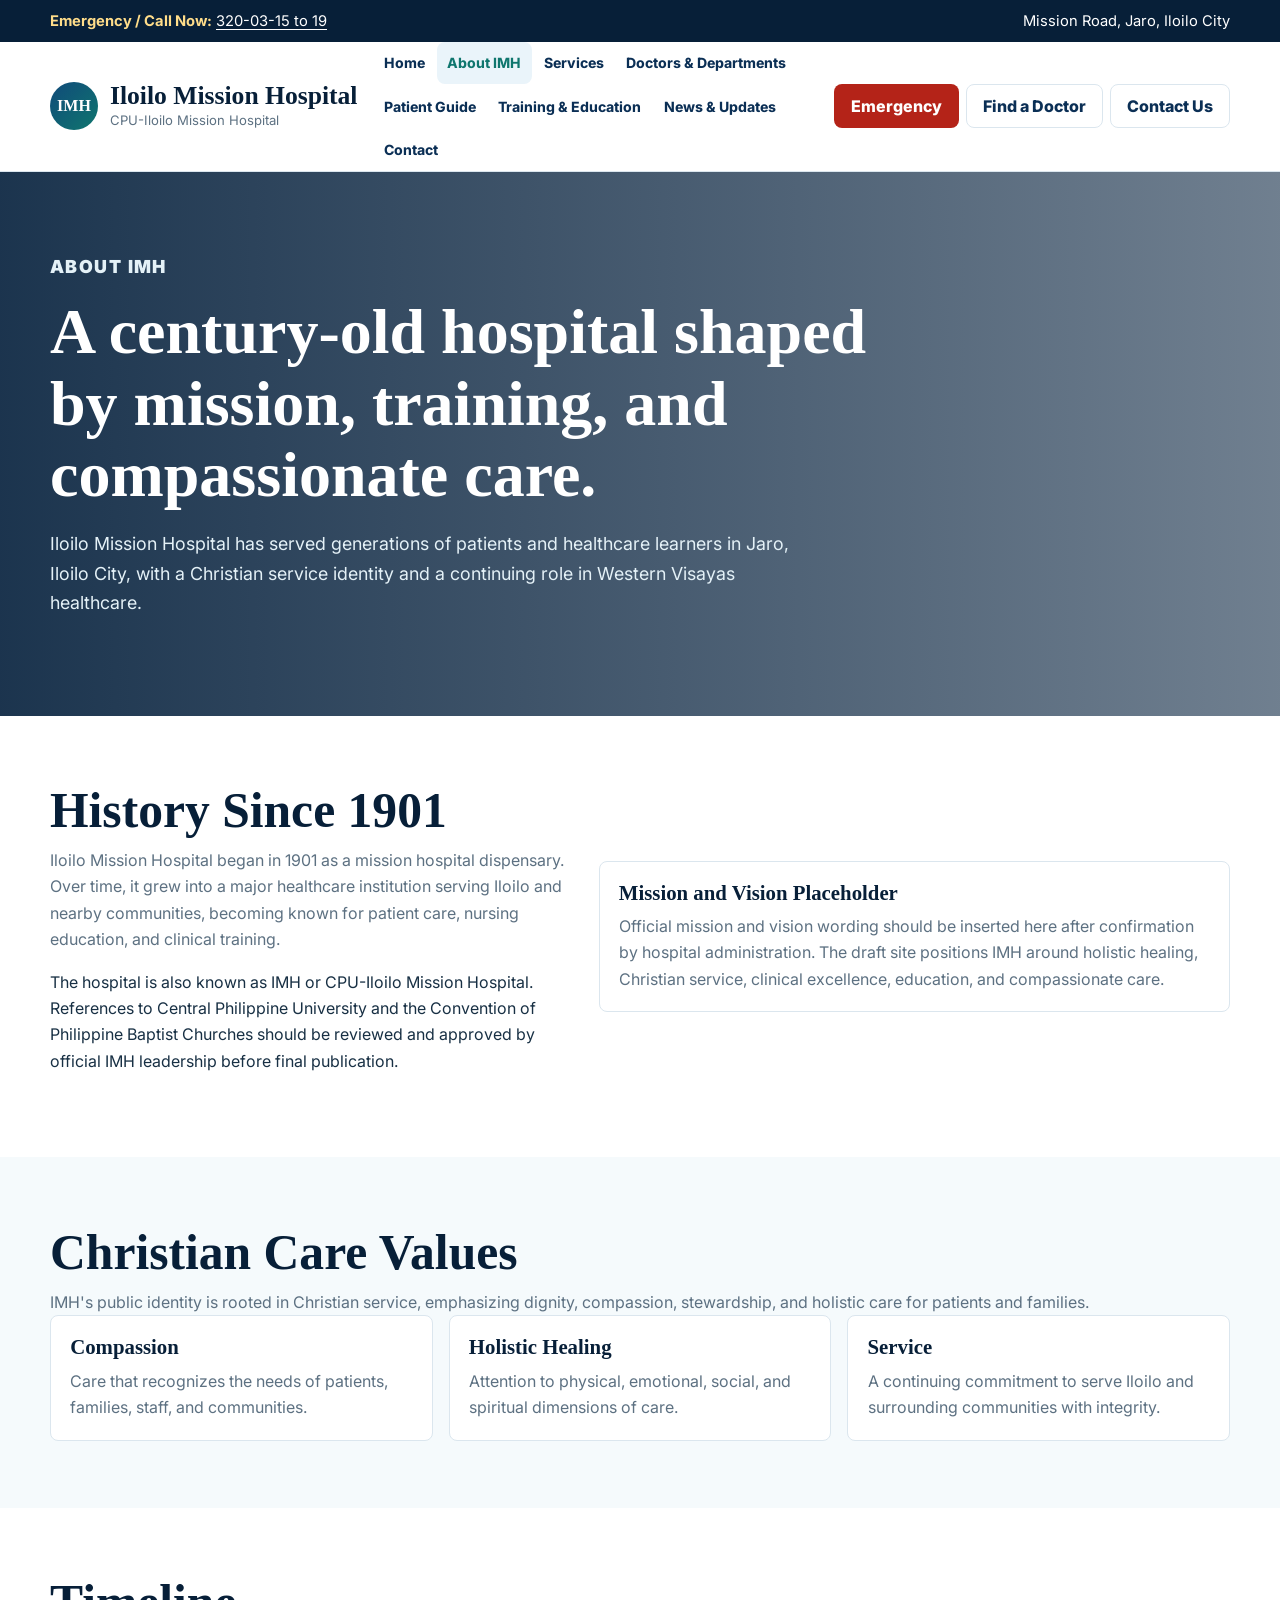
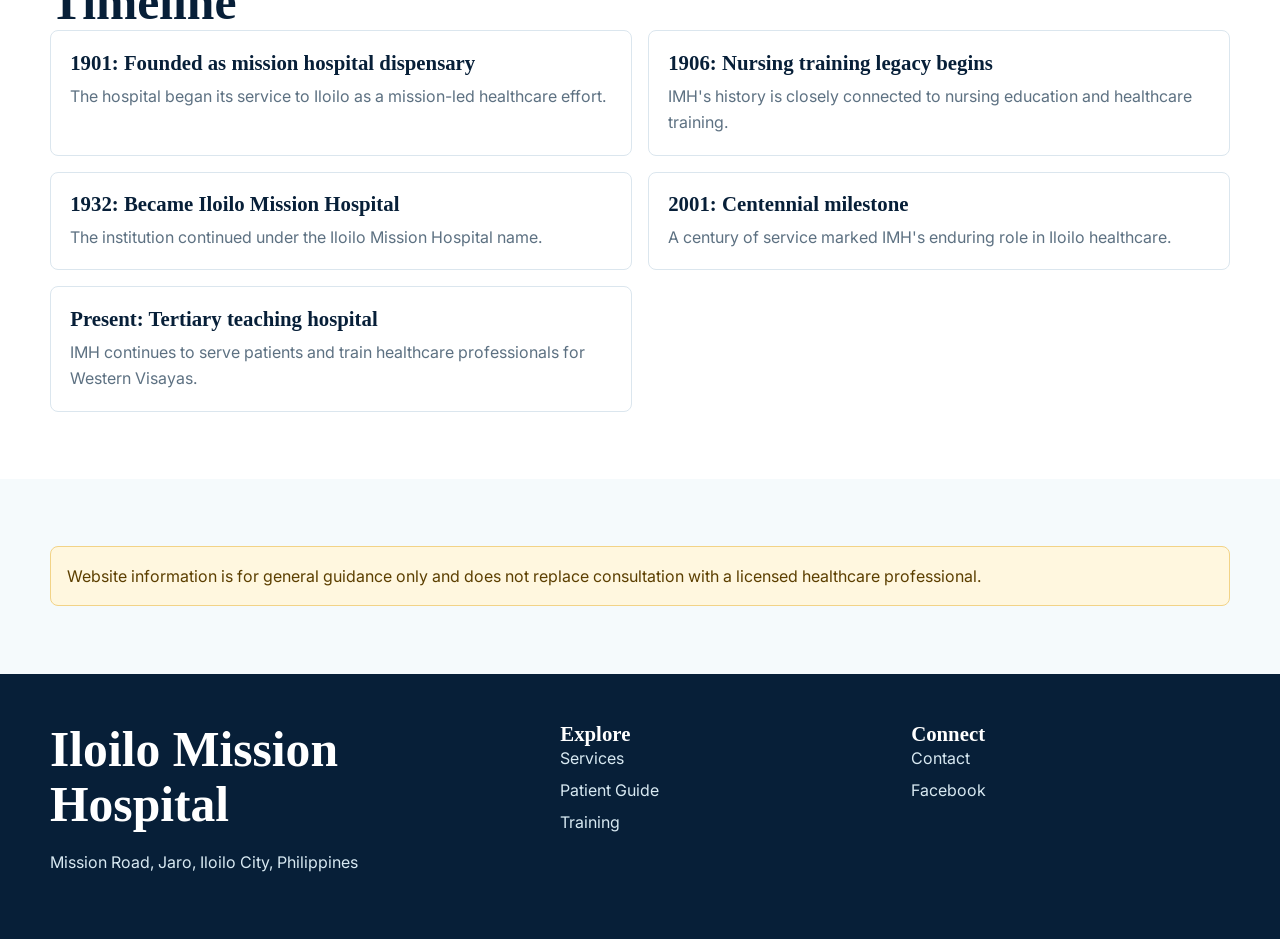
==== about.html @ 32cff278 "Add IMH about page" ====
<!doctype html><html lang="en"><head><meta charset="utf-8"><meta name="viewport" content="width=device-width,initial-scale=1"><title>About IMH | Iloilo Mission Hospital</title><meta name="description" content="Learn about Iloilo Mission Hospital's history since 1901, Christian care values, teaching role, and service to Western Visayas."><link rel="stylesheet" href="styles.css"><link rel="preconnect" href="https://fonts.googleapis.com"><link href="https://fonts.googleapis.com/css2?family=Inter:wght@400;550;650;750;850&display=swap" rel="stylesheet"></head><body><div class="top"><div class="wrap"><span><strong>Emergency / Call Now:</strong> <a href="tel:3200315">320-03-15 to 19</a></span><span>Mission Road, Jaro, Iloilo City</span></div></div><header class="header" data-open="false"><div class="wrap head"><a class="brand" href="index.html"><span class="mark">IMH</span><span><b>Iloilo Mission Hospital</b><span>CPU-Iloilo Mission Hospital</span></span></a><button class="toggle" aria-label="Toggle navigation"><span></span><span></span><span></span></button><nav class="nav"><ul><li><a href="index.html">Home</a></li><li><a href="about.html">About IMH</a></li><li><a href="services.html">Services</a></li><li><a href="doctors.html">Doctors & Departments</a></li><li><a href="patient-guide.html">Patient Guide</a></li><li><a href="training.html">Training & Education</a></li><li><a href="news.html">News & Updates</a></li><li><a href="contact.html">Contact</a></li></ul></nav><div class="actions"><a class="btn danger" href="tel:3200315">Emergency</a><a class="btn secondary" href="doctors.html">Find a Doctor</a><a class="btn secondary" href="contact.html">Contact Us</a></div></div></header><main><section class="page"><div class="wrap"><p class="eyebrow">About IMH</p><h1>A century-old hospital shaped by mission, training, and compassionate care.</h1><p>Iloilo Mission Hospital has served generations of patients and healthcare learners in Jaro, Iloilo City, with a Christian service identity and a continuing role in Western Visayas healthcare.</p></div></section><section class="section"><div class="wrap media"><div><h2>History Since 1901</h2><p class="lead">Iloilo Mission Hospital began in 1901 as a mission hospital dispensary. Over time, it grew into a major healthcare institution serving Iloilo and nearby communities, becoming known for patient care, nursing education, and clinical training.</p><p>The hospital is also known as IMH or CPU-Iloilo Mission Hospital. References to Central Philippine University and the Convention of Philippine Baptist Churches should be reviewed and approved by official IMH leadership before final publication.</p></div><div class="card"><h3>Mission and Vision Placeholder</h3><p>Official mission and vision wording should be inserted here after confirmation by hospital administration. The draft site positions IMH around holistic healing, Christian service, clinical excellence, education, and compassionate care.</p></div></div></section><section class="section soft"><div class="wrap"><h2>Christian Care Values</h2><p class="lead">IMH's public identity is rooted in Christian service, emphasizing dignity, compassion, stewardship, and holistic care for patients and families.</p><div class="grid g3"><article class="card"><h3>Compassion</h3><p>Care that recognizes the needs of patients, families, staff, and communities.</p></article><article class="card"><h3>Holistic Healing</h3><p>Attention to physical, emotional, social, and spiritual dimensions of care.</p></article><article class="card"><h3>Service</h3><p>A continuing commitment to serve Iloilo and surrounding communities with integrity.</p></article></div></div></section><section class="section"><div class="wrap"><h2>Timeline</h2><div class="grid g2"><article class="category"><h3>1901: Founded as mission hospital dispensary</h3><p>The hospital began its service to Iloilo as a mission-led healthcare effort.</p></article><article class="category"><h3>1906: Nursing training legacy begins</h3><p>IMH's history is closely connected to nursing education and healthcare training.</p></article><article class="category"><h3>1932: Became Iloilo Mission Hospital</h3><p>The institution continued under the Iloilo Mission Hospital name.</p></article><article class="category"><h3>2001: Centennial milestone</h3><p>A century of service marked IMH's enduring role in Iloilo healthcare.</p></article><article class="category"><h3>Present: Tertiary teaching hospital</h3><p>IMH continues to serve patients and train healthcare professionals for Western Visayas.</p></article></div></div></section><section class="section soft"><div class="wrap notice">Website information is for general guidance only and does not replace consultation with a licensed healthcare professional.</div></section></main><footer class="foot"><div class="wrap"><div><h2>Iloilo Mission Hospital</h2><p>Mission Road, Jaro, Iloilo City, Philippines</p></div><div><h3>Explore</h3><ul><li><a href="services.html">Services</a></li><li><a href="patient-guide.html">Patient Guide</a></li><li><a href="training.html">Training</a></li></ul></div><div><h3>Connect</h3><ul><li><a href="contact.html">Contact</a></li><li><a href="https://www.facebook.com/iloilomissionhospital/">Facebook</a></li></ul></div></div></footer><script src="script.js"></script></body></html>
---- styles.css ----
:root{--blue:#0b2f55;--deep:#071f38;--teal:#0f766e;--green:#2f8f5b;--soft:#f5fafc;--ink:#183044;--muted:#5d7182;--line:#dbe6ee;--white:#fff;--gold:#fff7df;--shadow:0 18px 45px rgba(8,35,63,.12);--max:1180px}*{box-sizing:border-box}html{scroll-behavior:smooth}body{margin:0;color:var(--ink);font-family:Inter,system-ui,-apple-system,Segoe UI,sans-serif;font-size:16px;line-height:1.65;background:#fff}a{color:inherit;text-decoration:none}img{max-width:100%;display:block}button,input,select,textarea{font:inherit}.skip{position:absolute;left:1rem;top:-5rem;background:var(--blue);color:#fff;padding:.6rem 1rem;border-radius:8px;z-index:1000}.skip:focus{top:1rem}.top{background:var(--deep);color:#fff;font-size:.92rem}.wrap{width:min(var(--max),calc(100% - 2rem));margin:auto}.top .wrap{display:flex;justify-content:space-between;gap:1rem;flex-wrap:wrap;padding:.55rem 0}.top strong{color:#ffdd8a}.top a{text-decoration:underline;text-underline-offset:3px}.header{position:sticky;top:0;z-index:50;background:rgba(255,255,255,.96);border-bottom:1px solid var(--line);backdrop-filter:blur(12px)}.head{min-height:84px;display:grid;grid-template-columns:auto 1fr auto;align-items:center;gap:1rem}.brand{display:flex;align-items:center;gap:.75rem;min-width:0}.mark{display:grid;place-items:center;width:48px;height:48px;border-radius:50%;background:linear-gradient(135deg,#104a7a,var(--teal));color:#fff;font-family:Georgia,serif;font-weight:700}.brand b{display:block;color:var(--deep);font-family:Georgia,serif;font-size:clamp(1.15rem,2vw,1.6rem);line-height:1.1}.brand span span{display:block;color:var(--muted);font-size:.82rem}.nav ul,.foot ul{display:flex;flex-wrap:wrap;list-style:none;margin:0;padding:0;gap:.1rem}.nav a{display:flex;align-items:center;min-height:42px;padding:.42rem .65rem;border-radius:8px;color:var(--blue);font-weight:750;font-size:.88rem}.nav a:hover,.nav a[aria-current=page]{background:#eaf4fa;color:var(--teal)}.actions{display:flex;gap:.45rem;align-items:center}.btn{display:inline-flex;align-items:center;justify-content:center;gap:.4rem;min-height:44px;padding:.68rem 1rem;border:1px solid transparent;border-radius:8px;font-weight:800;line-height:1.15;cursor:pointer}.primary{background:var(--teal);color:#fff}.secondary{background:#fff;color:var(--blue);border-color:var(--line)}.danger{background:#b42318;color:#fff}.ghost{background:#eef7f7;color:var(--blue)}.toggle{display:none;width:44px;height:44px;border:1px solid var(--line);border-radius:8px;background:#fff}.toggle span{display:block;width:21px;height:2px;background:var(--blue);margin:5px auto}.hero{position:relative;isolation:isolate;background:var(--deep);color:#fff}.hero:before{content:"";position:absolute;inset:0;z-index:-1;background:linear-gradient(90deg,rgba(8,35,63,.94),rgba(8,35,63,.72),rgba(8,35,63,.34)),url('https://images.unsplash.com/photo-1586773860418-d37222d8fce3?auto=format&fit=crop&w=1800&q=80') center/cover}.hero .wrap{min-height:610px;display:grid;grid-template-columns:minmax(0,1.05fr) minmax(280px,.65fr);gap:2rem;align-items:end;padding:6rem 0 2rem}.eyebrow{color:#b7f3ea;text-transform:uppercase;font-weight:900;letter-spacing:.08em;font-size:.78rem;margin:0 0 .9rem}h1,h2,h3{font-family:Georgia,'Times New Roman',serif;line-height:1.12;letter-spacing:0;margin:0;color:var(--deep)}.hero h1{color:#fff;font-size:clamp(2.7rem,6vw,5.4rem)}.hero p{max-width:720px;color:#e7f2f7;font-size:clamp(1.05rem,2vw,1.3rem)}.hero-card,.card,.quick,.service,.panel,.news,.category{background:#fff;border:1px solid var(--line);border-radius:8px;padding:1.2rem}.hero-card{color:var(--ink);box-shadow:var(--shadow)}.row{display:grid;gap:.15rem;padding:.75rem 0;border-bottom:1px solid var(--line)}.row:last-child{border:0}.label,.tag{display:inline-flex;width:max-content;padding:.25rem .55rem;border-radius:999px;background:#e8f7f5;color:var(--teal);font-size:.8rem;font-weight:800}.section{padding:4.2rem 0}.soft{background:var(--soft)}.blue{background:var(--blue);color:#d8e9f2}.blue h2,.blue h3{color:#fff}.head2{display:flex;align-items:end;justify-content:space-between;gap:1.2rem;margin-bottom:1.5rem}.lead,.head2 p,.card p,.quick p,.service p,.panel p,.news p,.category p{color:var(--muted);margin:.55rem 0 0}.blue .lead{color:#d8e9f2}h2{font-size:clamp(2rem,4vw,3.1rem)}h3{font-size:1.3rem}.grid{display:grid;gap:1rem}.g2{grid-template-columns:repeat(2,minmax(0,1fr))}.g3{grid-template-columns:repeat(3,minmax(0,1fr))}.g4{grid-template-columns:repeat(4,minmax(0,1fr))}.quick{min-height:160px;transition:.16s}.quick:hover{transform:translateY(-3px);box-shadow:var(--shadow)}.icon{display:grid;place-items:center;width:46px;height:46px;border-radius:50%;background:#e8f7f5;color:var(--teal);font-weight:900}.stats{display:grid;grid-template-columns:repeat(4,minmax(0,1fr));gap:1rem}.stat{padding:1.2rem;background:#fff;border:1px solid var(--line);border-radius:8px}.stat strong{display:block;margin-top:.65rem;color:var(--deep);font-size:1.8rem;font-family:Georgia,serif}.service{border-left:4px solid var(--teal)}.media{display:grid;grid-template-columns:.9fr 1.1fr;gap:2rem;align-items:center}.frame{overflow:hidden;border-radius:8px;box-shadow:var(--shadow)}.frame img{aspect-ratio:4/3;object-fit:cover}.page{color:#fff;background:linear-gradient(90deg,rgba(8,35,63,.92),rgba(8,35,63,.58)),url('https://images.unsplash.com/photo-1579684385127-1ef15d508118?auto=format&fit=crop&w=1800&q=80') center/cover}.page .wrap{padding:5rem 0}.page h1{color:#fff;font-size:clamp(2.3rem,5vw,4.4rem);max-width:850px}.page p{color:#e4f1f7;max-width:780px;font-size:1.12rem}.filters{display:grid;grid-template-columns:1.4fr 1fr 1fr;gap:.8rem;background:var(--soft);border:1px solid var(--line);border-radius:8px;padding:1rem;margin-bottom:1rem}.filters label,.form label{display:grid;gap:.3rem;font-weight:800;color:var(--blue)}input,select,textarea{width:100%;min-height:46px;border:1px solid #b9cbd7;border-radius:8px;padding:.65rem .75rem}textarea{min-height:140px}.doctor[data-hidden=true],.news[data-hidden=true]{display:none}.news img{margin:-1.2rem -1.2rem 1rem;width:calc(100% + 2.4rem);max-width:none;aspect-ratio:16/9;object-fit:cover;border-radius:8px 8px 0 0}.contact{display:grid;grid-template-columns:.85fr 1.15fr;gap:1.2rem}.map{display:grid;place-items:center;min-height:300px;text-align:center;border:1px dashed #8fc8c5;border-radius:8px;background:#eef7f7;color:var(--blue);margin-top:1rem}.form{display:grid;gap:.9rem}.formrow{display:grid;grid-template-columns:1fr 1fr;gap:.9rem}.consent{display:flex!important;align-items:flex-start;gap:.55rem;color:var(--muted);font-weight:500!important}.consent input{width:20px;min-width:20px;height:20px;min-height:20px;margin-top:.2rem}.status{font-weight:800;color:var(--teal);min-height:1.3rem}.notice{padding:1rem;border-radius:8px;background:var(--gold);border:1px solid #f2d387;color:#5c3f00}.foot{background:var(--deep);color:#d8e9f2}.foot .wrap{display:grid;grid-template-columns:1.2fr .8fr .8fr;gap:2rem;padding:3rem 0}.foot h2,.foot h3{color:#fff}.foot ul{display:grid;gap:.35rem}.foot a:hover{text-decoration:underline;color:#b7f3ea}@media(max-width:1120px){.head{grid-template-columns:auto auto}.toggle{display:block;justify-self:end}.nav,.actions{display:none;grid-column:1/-1;width:100%}.header[data-open=true] .nav,.header[data-open=true] .actions{display:block}.nav ul{display:grid;grid-template-columns:1fr 1fr;gap:.35rem}.actions{grid-template-columns:1fr 1fr}.nav a,.actions .btn{width:100%;justify-content:center}}@media(max-width:900px){.hero .wrap,.media,.contact,.foot .wrap{grid-template-columns:1fr}.hero .wrap{min-height:auto;padding:4rem 0 1.5rem}.g4,.stats{grid-template-columns:1fr 1fr}.g3,.filters{grid-template-columns:1fr}}@media(max-width:640px){body{font-size:15.5px}.top .wrap{display:grid}.brand span span{display:none}.mark{width:42px;height:42px}.nav ul,.actions,.g2,.g4,.stats,.formrow{grid-template-columns:1fr}.section{padding:3rem 0}.head2{display:grid}.hero h1{font-size:2.55rem}.btn{width:100%}}
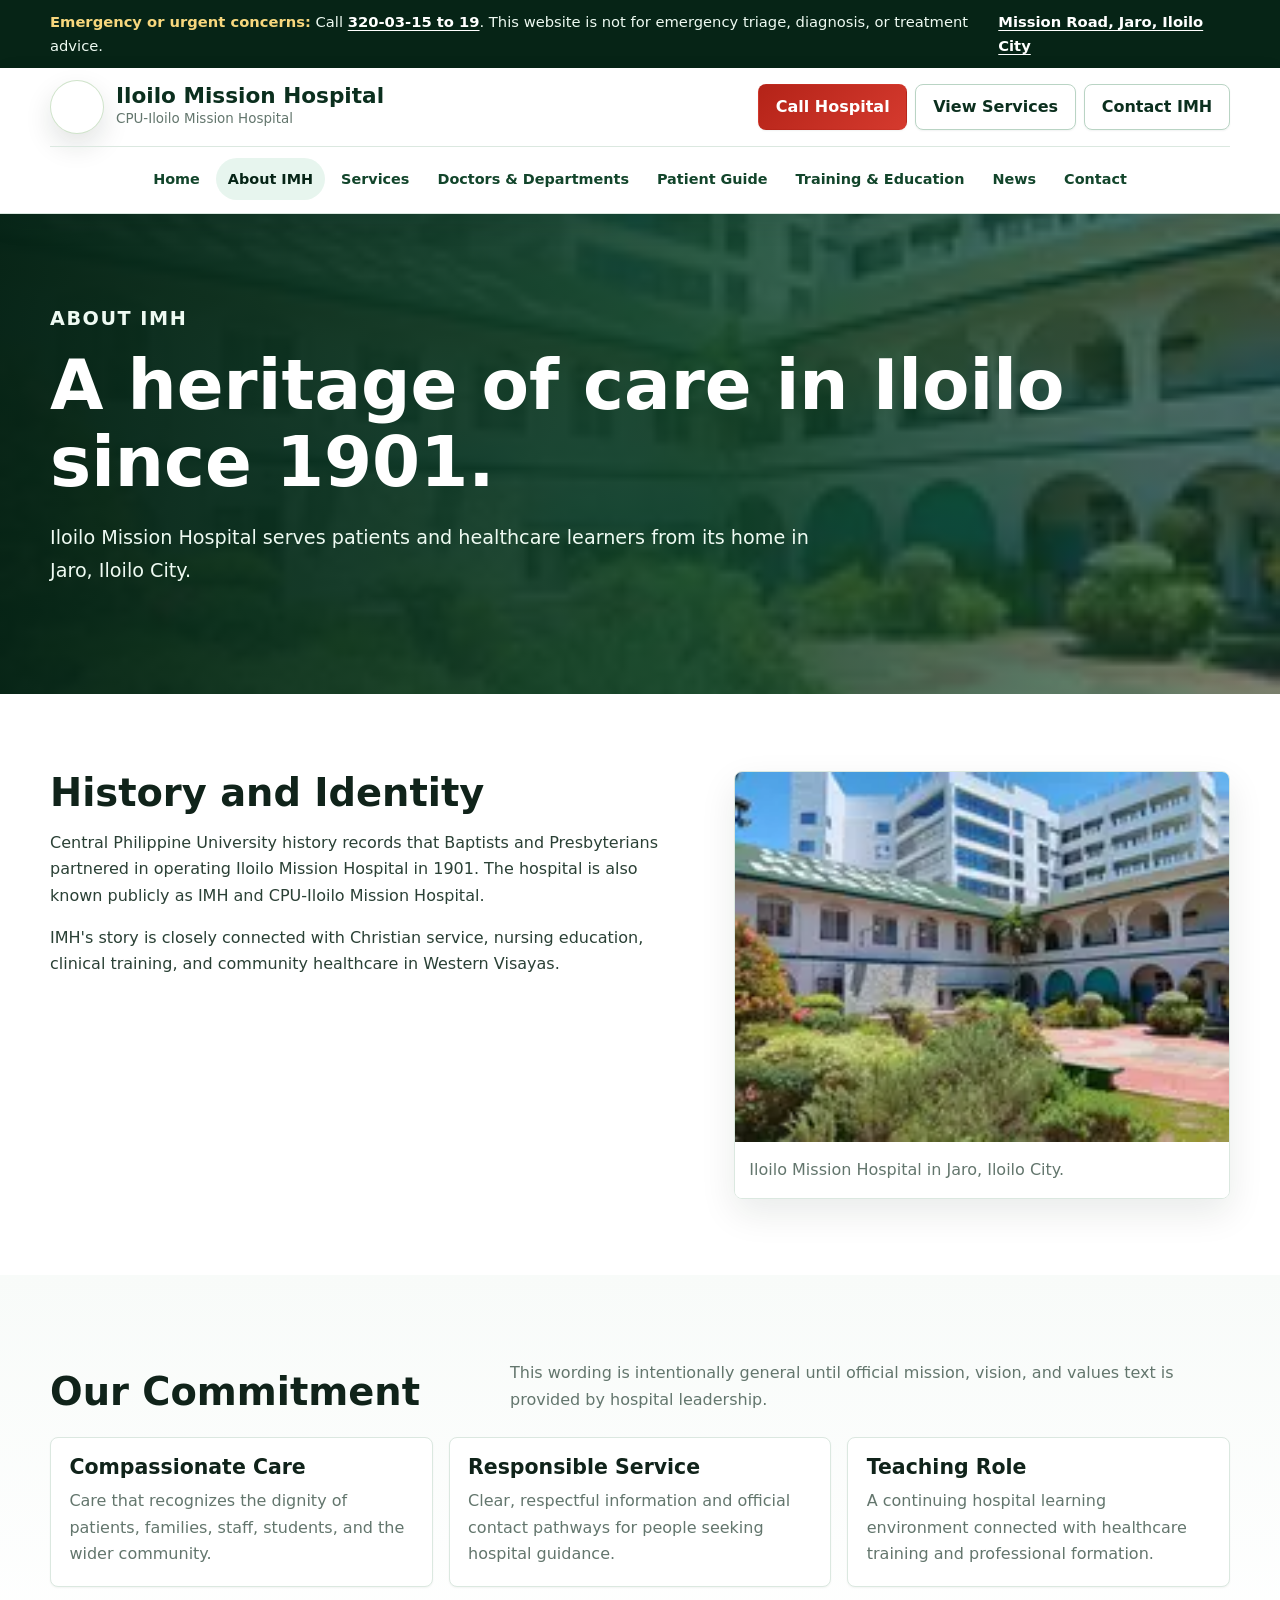
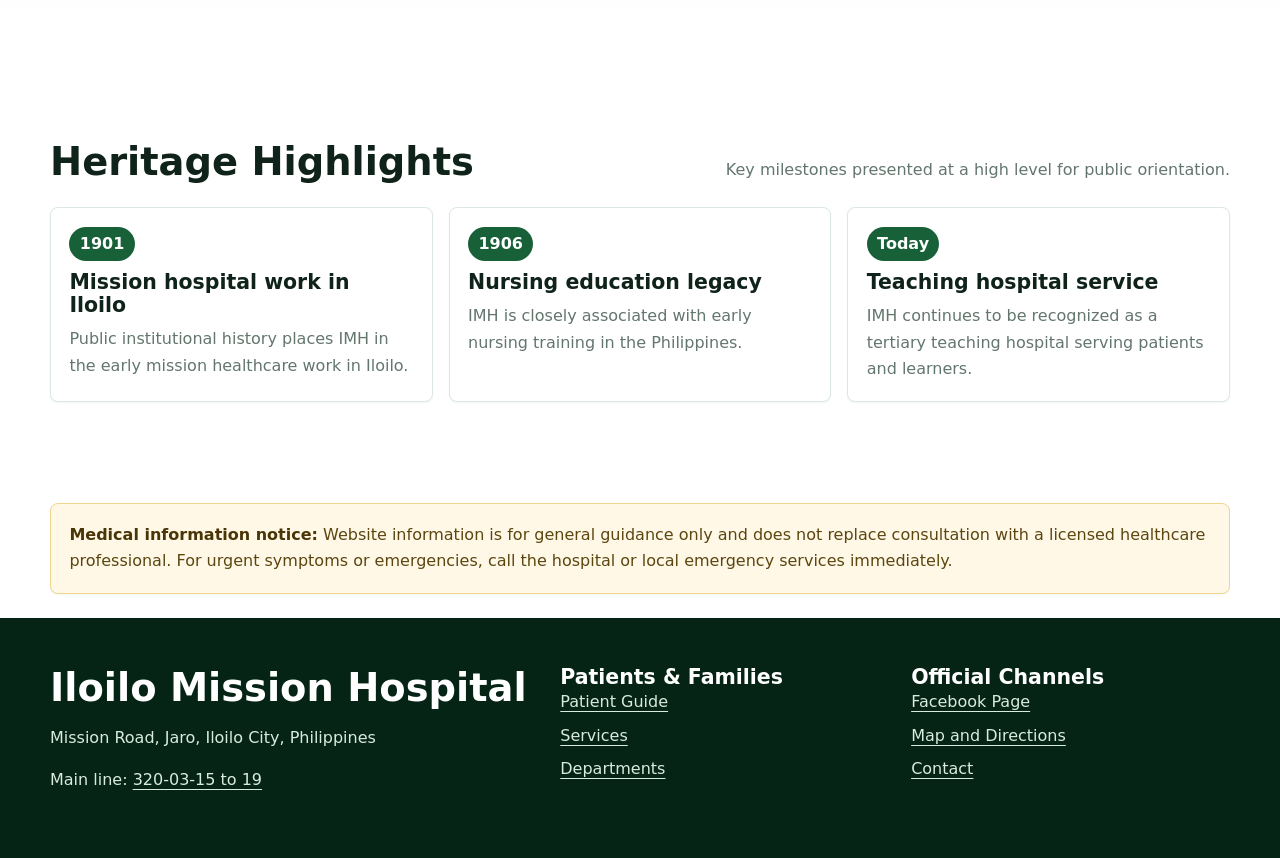
==== commit 59f8c98c: "Rewrite IMH about page with safe heritage copy" ====
--- a/about.html
+++ b/about.html
@@ -1 +1 @@
-<!doctype html><html lang="en"><head><meta charset="utf-8"><meta name="viewport" content="width=device-width,initial-scale=1"><title>About IMH | Iloilo Mission Hospital</title><meta name="description" content="Learn about Iloilo Mission Hospital's history since 1901, Christian care values, teaching role, and service to Western Visayas."><link rel="stylesheet" href="styles.css"><link rel="preconnect" href="https://fonts.googleapis.com"><link href="https://fonts.googleapis.com/css2?family=Inter:wght@400;550;650;750;850&display=swap" rel="stylesheet"></head><body><div class="top"><div class="wrap"><span><strong>Emergency / Call Now:</strong> <a href="tel:3200315">320-03-15 to 19</a></span><span>Mission Road, Jaro, Iloilo City</span></div></div><header class="header" data-open="false"><div class="wrap head"><a class="brand" href="index.html"><span class="mark">IMH</span><span><b>Iloilo Mission Hospital</b><span>CPU-Iloilo Mission Hospital</span></span></a><button class="toggle" aria-label="Toggle navigation"><span></span><span></span><span></span></button><nav class="nav"><ul><li><a href="index.html">Home</a></li><li><a href="about.html">About IMH</a></li><li><a href="services.html">Services</a></li><li><a href="doctors.html">Doctors & Departments</a></li><li><a href="patient-guide.html">Patient Guide</a></li><li><a href="training.html">Training & Education</a></li><li><a href="news.html">News & Updates</a></li><li><a href="contact.html">Contact</a></li></ul></nav><div class="actions"><a class="btn danger" href="tel:3200315">Emergency</a><a class="btn secondary" href="doctors.html">Find a Doctor</a><a class="btn secondary" href="contact.html">Contact Us</a></div></div></header><main><section class="page"><div class="wrap"><p class="eyebrow">About IMH</p><h1>A century-old hospital shaped by mission, training, and compassionate care.</h1><p>Iloilo Mission Hospital has served generations of patients and healthcare learners in Jaro, Iloilo City, with a Christian service identity and a continuing role in Western Visayas healthcare.</p></div></section><section class="section"><div class="wrap media"><div><h2>History Since 1901</h2><p class="lead">Iloilo Mission Hospital began in 1901 as a mission hospital dispensary. Over time, it grew into a major healthcare institution serving Iloilo and nearby communities, becoming known for patient care, nursing education, and clinical training.</p><p>The hospital is also known as IMH or CPU-Iloilo Mission Hospital. References to Central Philippine University and the Convention of Philippine Baptist Churches should be reviewed and approved by official IMH leadership before final publication.</p></div><div class="card"><h3>Mission and Vision Placeholder</h3><p>Official mission and vision wording should be inserted here after confirmation by hospital administration. The draft site positions IMH around holistic healing, Christian service, clinical excellence, education, and compassionate care.</p></div></div></section><section class="section soft"><div class="wrap"><h2>Christian Care Values</h2><p class="lead">IMH's public identity is rooted in Christian service, emphasizing dignity, compassion, stewardship, and holistic care for patients and families.</p><div class="grid g3"><article class="card"><h3>Compassion</h3><p>Care that recognizes the needs of patients, families, staff, and communities.</p></article><article class="card"><h3>Holistic Healing</h3><p>Attention to physical, emotional, social, and spiritual dimensions of care.</p></article><article class="card"><h3>Service</h3><p>A continuing commitment to serve Iloilo and surrounding communities with integrity.</p></article></div></div></section><section class="section"><div class="wrap"><h2>Timeline</h2><div class="grid g2"><article class="category"><h3>1901: Founded as mission hospital dispensary</h3><p>The hospital began its service to Iloilo as a mission-led healthcare effort.</p></article><article class="category"><h3>1906: Nursing training legacy begins</h3><p>IMH's history is closely connected to nursing education and healthcare training.</p></article><article class="category"><h3>1932: Became Iloilo Mission Hospital</h3><p>The institution continued under the Iloilo Mission Hospital name.</p></article><article class="category"><h3>2001: Centennial milestone</h3><p>A century of service marked IMH's enduring role in Iloilo healthcare.</p></article><article class="category"><h3>Present: Tertiary teaching hospital</h3><p>IMH continues to serve patients and train healthcare professionals for Western Visayas.</p></article></div></div></section><section class="section soft"><div class="wrap notice">Website information is for general guidance only and does not replace consultation with a licensed healthcare professional.</div></section></main><footer class="foot"><div class="wrap"><div><h2>Iloilo Mission Hospital</h2><p>Mission Road, Jaro, Iloilo City, Philippines</p></div><div><h3>Explore</h3><ul><li><a href="services.html">Services</a></li><li><a href="patient-guide.html">Patient Guide</a></li><li><a href="training.html">Training</a></li></ul></div><div><h3>Connect</h3><ul><li><a href="contact.html">Contact</a></li><li><a href="https://www.facebook.com/iloilomissionhospital/">Facebook</a></li></ul></div></div></footer><script src="script.js"></script></body></html>+<!doctype html> <html lang='en'> <head> <meta charset='utf-8'> <meta name='viewport' content='width=device-width, initial-scale=1'> <title>About IMH | Iloilo Mission Hospital</title> <meta name='description' content='Learn about Iloilo Mission Hospital&#x27;s 1901 heritage, Christian service identity, teaching role, and commitment to patients in Western Visayas.'> <link rel='canonical' href='https://imh.oligarchyservices.com/about.html'> <meta property='og:type' content='website'> <meta property='og:site_name' content='Iloilo Mission Hospital'> <meta property='og:title' content='About IMH | Iloilo Mission Hospital'> <meta property='og:description' content='Learn about Iloilo Mission Hospital&#x27;s 1901 heritage, Christian service identity, teaching role, and commitment to patients in Western Visayas.'> <meta property='og:url' content='https://imh.oligarchyservices.com/about.html'> <meta property='og:image' content='https://imh.oligarchyservices.com/assets/imh-courtyard.svg'> <meta name='twitter:card' content='summary_large_image'> <link rel='preload' as='image' href='assets/imh-courtyard.svg'> <link rel='stylesheet' href='styles.css?v=official-safe-1'> <link rel='stylesheet' href='official-logo.css?v=official-data-2'> </head> <body class='' itemscope itemtype='https://schema.org/Hospital'> <meta itemprop='name' content='Iloilo Mission Hospital'> <meta itemprop='alternateName' content='IMH'> <meta itemprop='url' content='https://imh.oligarchyservices.com/'> <meta itemprop='telephone' content='320-03-15 to 19'> <meta itemprop='image' content='https://imh.oligarchyservices.com/assets/imh-courtyard.svg'> <link itemprop='sameAs' href='https://www.facebook.com/iloilomissionhospital/'> <div itemprop='address' itemscope itemtype='https://schema.org/PostalAddress' hidden> <meta itemprop='streetAddress' content='Mission Road, Jaro'> <meta itemprop='addressLocality' content='Iloilo City'> <meta itemprop='addressRegion' content='Iloilo'> <meta itemprop='addressCountry' content='PH'> </div> <a class='skip' href='#main'>Skip to main content</a> <div class='topbar' role='banner'> <div class='wrap topbar-inner'> <p><strong>Emergency or urgent concerns:</strong> Call <a href='tel:+63333200315'>320-03-15 to 19</a>. This website is not for emergency triage, diagnosis, or treatment advice.</p> <p><a href='https://www.google.com/maps/search/?api=1&query=Iloilo%20Mission%20Hospital%20125%20Mission%20Road%20Jaro%20Iloilo%20City' rel='noopener'>Mission Road, Jaro, Iloilo City</a></p> </div> </div> <header class='site-header' data-open='false'> <div class='wrap header-inner'> <a class='brand' href='index.html' aria-label='Iloilo Mission Hospital home'> <span class='mark' aria-hidden='true'>IMH</span> <span><strong>Iloilo Mission Hospital</strong><small>CPU-Iloilo Mission Hospital</small></span> </a> <button class='menu-toggle' type='button' aria-expanded='false' aria-controls='site-nav'><span></span><span></span><span></span><span class='sr-only'>Menu</span></button> <nav class='site-nav' id='site-nav' aria-label='Main navigation'><ul><li><a href='index.html'>Home</a></li><li><a href='about.html' aria-current='page'>About IMH</a></li><li><a href='services.html'>Services</a></li><li><a href='doctors.html'>Doctors & Departments</a></li><li><a href='patient-guide.html'>Patient Guide</a></li><li><a href='training.html'>Training & Education</a></li><li><a href='news.html'>News</a></li><li><a href='contact.html'>Contact</a></li></ul></nav> <div class='header-actions'> <a class='btn danger' href='tel:+63333200315'>Call Hospital</a> <a class='btn secondary' href='services.html'>View Services</a> <a class='btn secondary' href='contact.html'>Contact IMH</a> </div> </div> </header> <main id='main'> <section class='page-hero'> <div class='wrap'> <p class='eyebrow'>About IMH</p> <h1>A heritage of care in Iloilo since 1901.</h1> <p>Iloilo Mission Hospital serves patients and healthcare learners from its home in Jaro, Iloilo City.</p> </div> </section> <section class='section split'> <div class='wrap split-grid'> <div> <h2>History and Identity</h2> <p>Central Philippine University history records that Baptists and Presbyterians partnered in operating Iloilo Mission Hospital in 1901. The hospital is also known publicly as IMH and CPU-Iloilo Mission Hospital.</p> <p>IMH's story is closely connected with Christian service, nursing education, clinical training, and community healthcare in Western Visayas.</p> </div> <figure class='inline-image'><img src='assets/imh-courtyard.svg' alt='Iloilo Mission Hospital courtyard and campus buildings' width='180' height='135'><figcaption>Iloilo Mission Hospital in Jaro, Iloilo City.</figcaption></figure> </div> </section> <section class='section soft'> <div class='wrap'> <div class='section-head'><h2>Our Commitment</h2><p>This wording is intentionally general until official mission, vision, and values text is provided by hospital leadership.</p></div> <div class='card-grid three'> <article class='card'><h3>Compassionate Care</h3><p>Care that recognizes the dignity of patients, families, staff, students, and the wider community.</p></article> <article class='card'><h3>Responsible Service</h3><p>Clear, respectful information and official contact pathways for people seeking hospital guidance.</p></article> <article class='card'><h3>Teaching Role</h3><p>A continuing hospital learning environment connected with healthcare training and professional formation.</p></article> </div> </div> </section> <section class='section'> <div class='wrap'> <div class='section-head'><h2>Heritage Highlights</h2><p>Key milestones presented at a high level for public orientation.</p></div> <div class='timeline'> <article><span>1901</span><h3>Mission hospital work in Iloilo</h3><p>Public institutional history places IMH in the early mission healthcare work in Iloilo.</p></article> <article><span>1906</span><h3>Nursing education legacy</h3><p>IMH is closely associated with early nursing training in the Philippines.</p></article> <article><span>Today</span><h3>Teaching hospital service</h3><p>IMH continues to be recognized as a tertiary teaching hospital serving patients and learners.</p></article> </div> </div> </section> <section class='section compact'> <div class='wrap notice' role='note'> <strong>Medical information notice:</strong> Website information is for general guidance only and does not replace consultation with a licensed healthcare professional. For urgent symptoms or emergencies, call the hospital or local emergency services immediately. </div> </section> </main> <footer class='footer'> <div class='wrap footer-grid'> <div> <h2>Iloilo Mission Hospital</h2> <p>Mission Road, Jaro, Iloilo City, Philippines</p> <p>Main line: <a href='tel:+63333200315'>320-03-15 to 19</a></p> </div> <div> <h3>Patients & Families</h3> <ul><li><a href='patient-guide.html'>Patient Guide</a></li><li><a href='services.html'>Services</a></li><li><a href='doctors.html'>Departments</a></li></ul> </div> <div> <h3>Official Channels</h3> <ul><li><a href='https://www.facebook.com/iloilomissionhospital/'>Facebook Page</a></li><li><a href='https://www.google.com/maps/search/?api=1&query=Iloilo%20Mission%20Hospital%20125%20Mission%20Road%20Jaro%20Iloilo%20City' rel='noopener'>Map and Directions</a></li><li><a href='contact.html'>Contact</a></li></ul> </div> </div> </footer> <script src='script.js'></script> </body> </html>
--- a/styles.css
+++ b/styles.css
@@ -1 +1,12 @@
-:root{--blue:#0b2f55;--deep:#071f38;--teal:#0f766e;--green:#2f8f5b;--soft:#f5fafc;--ink:#183044;--muted:#5d7182;--line:#dbe6ee;--white:#fff;--gold:#fff7df;--shadow:0 18px 45px rgba(8,35,63,.12);--max:1180px}*{box-sizing:border-box}html{scroll-behavior:smooth}body{margin:0;color:var(--ink);font-family:Inter,system-ui,-apple-system,Segoe UI,sans-serif;font-size:16px;line-height:1.65;background:#fff}a{color:inherit;text-decoration:none}img{max-width:100%;display:block}button,input,select,textarea{font:inherit}.skip{position:absolute;left:1rem;top:-5rem;background:var(--blue);color:#fff;padding:.6rem 1rem;border-radius:8px;z-index:1000}.skip:focus{top:1rem}.top{background:var(--deep);color:#fff;font-size:.92rem}.wrap{width:min(var(--max),calc(100% - 2rem));margin:auto}.top .wrap{display:flex;justify-content:space-between;gap:1rem;flex-wrap:wrap;padding:.55rem 0}.top strong{color:#ffdd8a}.top a{text-decoration:underline;text-underline-offset:3px}.header{position:sticky;top:0;z-index:50;background:rgba(255,255,255,.96);border-bottom:1px solid var(--line);backdrop-filter:blur(12px)}.head{min-height:84px;display:grid;grid-template-columns:auto 1fr auto;align-items:center;gap:1rem}.brand{display:flex;align-items:center;gap:.75rem;min-width:0}.mark{display:grid;place-items:center;width:48px;height:48px;border-radius:50%;background:linear-gradient(135deg,#104a7a,var(--teal));color:#fff;font-family:Georgia,serif;font-weight:700}.brand b{display:block;color:var(--deep);font-family:Georgia,serif;font-size:clamp(1.15rem,2vw,1.6rem);line-height:1.1}.brand span span{display:block;color:var(--muted);font-size:.82rem}.nav ul,.foot ul{display:flex;flex-wrap:wrap;list-style:none;margin:0;padding:0;gap:.1rem}.nav a{display:flex;align-items:center;min-height:42px;padding:.42rem .65rem;border-radius:8px;color:var(--blue);font-weight:750;font-size:.88rem}.nav a:hover,.nav a[aria-current=page]{background:#eaf4fa;color:var(--teal)}.actions{display:flex;gap:.45rem;align-items:center}.btn{display:inline-flex;align-items:center;justify-content:center;gap:.4rem;min-height:44px;padding:.68rem 1rem;border:1px solid transparent;border-radius:8px;font-weight:800;line-height:1.15;cursor:pointer}.primary{background:var(--teal);color:#fff}.secondary{background:#fff;color:var(--blue);border-color:var(--line)}.danger{background:#b42318;color:#fff}.ghost{background:#eef7f7;color:var(--blue)}.toggle{display:none;width:44px;height:44px;border:1px solid var(--line);border-radius:8px;background:#fff}.toggle span{display:block;width:21px;height:2px;background:var(--blue);margin:5px auto}.hero{position:relative;isolation:isolate;background:var(--deep);color:#fff}.hero:before{content:"";position:absolute;inset:0;z-index:-1;background:linear-gradient(90deg,rgba(8,35,63,.94),rgba(8,35,63,.72),rgba(8,35,63,.34)),url('https://images.unsplash.com/photo-1586773860418-d37222d8fce3?auto=format&fit=crop&w=1800&q=80') center/cover}.hero .wrap{min-height:610px;display:grid;grid-template-columns:minmax(0,1.05fr) minmax(280px,.65fr);gap:2rem;align-items:end;padding:6rem 0 2rem}.eyebrow{color:#b7f3ea;text-transform:uppercase;font-weight:900;letter-spacing:.08em;font-size:.78rem;margin:0 0 .9rem}h1,h2,h3{font-family:Georgia,'Times New Roman',serif;line-height:1.12;letter-spacing:0;margin:0;color:var(--deep)}.hero h1{color:#fff;font-size:clamp(2.7rem,6vw,5.4rem)}.hero p{max-width:720px;color:#e7f2f7;font-size:clamp(1.05rem,2vw,1.3rem)}.hero-card,.card,.quick,.service,.panel,.news,.category{background:#fff;border:1px solid var(--line);border-radius:8px;padding:1.2rem}.hero-card{color:var(--ink);box-shadow:var(--shadow)}.row{display:grid;gap:.15rem;padding:.75rem 0;border-bottom:1px solid var(--line)}.row:last-child{border:0}.label,.tag{display:inline-flex;width:max-content;padding:.25rem .55rem;border-radius:999px;background:#e8f7f5;color:var(--teal);font-size:.8rem;font-weight:800}.section{padding:4.2rem 0}.soft{background:var(--soft)}.blue{background:var(--blue);color:#d8e9f2}.blue h2,.blue h3{color:#fff}.head2{display:flex;align-items:end;justify-content:space-between;gap:1.2rem;margin-bottom:1.5rem}.lead,.head2 p,.card p,.quick p,.service p,.panel p,.news p,.category p{color:var(--muted);margin:.55rem 0 0}.blue .lead{color:#d8e9f2}h2{font-size:clamp(2rem,4vw,3.1rem)}h3{font-size:1.3rem}.grid{display:grid;gap:1rem}.g2{grid-template-columns:repeat(2,minmax(0,1fr))}.g3{grid-template-columns:repeat(3,minmax(0,1fr))}.g4{grid-template-columns:repeat(4,minmax(0,1fr))}.quick{min-height:160px;transition:.16s}.quick:hover{transform:translateY(-3px);box-shadow:var(--shadow)}.icon{display:grid;place-items:center;width:46px;height:46px;border-radius:50%;background:#e8f7f5;color:var(--teal);font-weight:900}.stats{display:grid;grid-template-columns:repeat(4,minmax(0,1fr));gap:1rem}.stat{padding:1.2rem;background:#fff;border:1px solid var(--line);border-radius:8px}.stat strong{display:block;margin-top:.65rem;color:var(--deep);font-size:1.8rem;font-family:Georgia,serif}.service{border-left:4px solid var(--teal)}.media{display:grid;grid-template-columns:.9fr 1.1fr;gap:2rem;align-items:center}.frame{overflow:hidden;border-radius:8px;box-shadow:var(--shadow)}.frame img{aspect-ratio:4/3;object-fit:cover}.page{color:#fff;background:linear-gradient(90deg,rgba(8,35,63,.92),rgba(8,35,63,.58)),url('https://images.unsplash.com/photo-1579684385127-1ef15d508118?auto=format&fit=crop&w=1800&q=80') center/cover}.page .wrap{padding:5rem 0}.page h1{color:#fff;font-size:clamp(2.3rem,5vw,4.4rem);max-width:850px}.page p{color:#e4f1f7;max-width:780px;font-size:1.12rem}.filters{display:grid;grid-template-columns:1.4fr 1fr 1fr;gap:.8rem;background:var(--soft);border:1px solid var(--line);border-radius:8px;padding:1rem;margin-bottom:1rem}.filters label,.form label{display:grid;gap:.3rem;font-weight:800;color:var(--blue)}input,select,textarea{width:100%;min-height:46px;border:1px solid #b9cbd7;border-radius:8px;padding:.65rem .75rem}textarea{min-height:140px}.doctor[data-hidden=true],.news[data-hidden=true]{display:none}.news img{margin:-1.2rem -1.2rem 1rem;width:calc(100% + 2.4rem);max-width:none;aspect-ratio:16/9;object-fit:cover;border-radius:8px 8px 0 0}.contact{display:grid;grid-template-columns:.85fr 1.15fr;gap:1.2rem}.map{display:grid;place-items:center;min-height:300px;text-align:center;border:1px dashed #8fc8c5;border-radius:8px;background:#eef7f7;color:var(--blue);margin-top:1rem}.form{display:grid;gap:.9rem}.formrow{display:grid;grid-template-columns:1fr 1fr;gap:.9rem}.consent{display:flex!important;align-items:flex-start;gap:.55rem;color:var(--muted);font-weight:500!important}.consent input{width:20px;min-width:20px;height:20px;min-height:20px;margin-top:.2rem}.status{font-weight:800;color:var(--teal);min-height:1.3rem}.notice{padding:1rem;border-radius:8px;background:var(--gold);border:1px solid #f2d387;color:#5c3f00}.foot{background:var(--deep);color:#d8e9f2}.foot .wrap{display:grid;grid-template-columns:1.2fr .8fr .8fr;gap:2rem;padding:3rem 0}.foot h2,.foot h3{color:#fff}.foot ul{display:grid;gap:.35rem}.foot a:hover{text-decoration:underline;color:#b7f3ea}@media(max-width:1120px){.head{grid-template-columns:auto auto}.toggle{display:block;justify-self:end}.nav,.actions{display:none;grid-column:1/-1;width:100%}.header[data-open=true] .nav,.header[data-open=true] .actions{display:block}.nav ul{display:grid;grid-template-columns:1fr 1fr;gap:.35rem}.actions{grid-template-columns:1fr 1fr}.nav a,.actions .btn{width:100%;justify-content:center}}@media(max-width:900px){.hero .wrap,.media,.contact,.foot .wrap{grid-template-columns:1fr}.hero .wrap{min-height:auto;padding:4rem 0 1.5rem}.g4,.stats{grid-template-columns:1fr 1fr}.g3,.filters{grid-template-columns:1fr}}@media(max-width:640px){body{font-size:15.5px}.top .wrap{display:grid}.brand span span{display:none}.mark{width:42px;height:42px}.nav ul,.actions,.g2,.g4,.stats,.formrow{grid-template-columns:1fr}.section{padding:3rem 0}.head2{display:grid}.hero h1{font-size:2.55rem}.btn{width:100%}}+/* Iloilo Mission Hospital public website */
+:root{--green-950:#062416;--green-900:#0b2f1e;--green-800:#12452b;--green-700:#176038;--green-600:#247a4b;--green-100:#e7f5ee;--green-50:#f5fbf8;--blue-700:#1d5b73;--ink:#10231a;--text:#2a4035;--muted:#63766d;--surface:#fff;--soft:#f8fbf9;--border:#dbe8e0;--danger:#b42318;--danger-dark:#8f1c13;--warn-bg:#fff8e6;--warn-border:#efd58e;--warn-text:#5c4610;--shadow:0 14px 36px rgba(16,35,26,.09);--shadow-lg:0 28px 80px rgba(6,36,22,.2);--radius:8px;--max:1180px}
+*{box-sizing:border-box}html{scroll-behavior:smooth;-webkit-text-size-adjust:100%}body{margin:0;min-width:320px;color:var(--text);font:16px/1.65 system-ui,-apple-system,BlinkMacSystemFont,"Segoe UI",sans-serif;background:#fff;text-rendering:optimizeLegibility}body,main{overflow-x:hidden}img,svg{display:block;max-width:100%;height:auto}a{color:inherit;text-underline-offset:.22em}a:hover{color:var(--green-700)}button,input,select{font:inherit}:focus-visible{outline:3px solid rgba(36,122,75,.35);outline-offset:3px}.sr-only{position:absolute;width:1px;height:1px;overflow:hidden;clip:rect(0,0,0,0)}.skip{position:absolute;left:1rem;top:-5rem;z-index:1000;padding:.75rem 1rem;color:#fff;background:var(--green-950);border-radius:var(--radius)}.skip:focus{top:1rem}.wrap{width:min(var(--max),calc(100% - 2rem));margin-inline:auto}
+.topbar{color:#eefaf2;background:var(--green-950)}.topbar-inner{display:flex;justify-content:space-between;gap:1rem;padding:.6rem 0}.topbar p{margin:0;font-size:.92rem}.topbar strong{color:#f7d77d}.topbar a{font-weight:750;color:#fff}.site-header{position:sticky;top:0;z-index:80;background:rgba(255,255,255,.96);border-bottom:1px solid var(--border);box-shadow:0 10px 26px rgba(16,35,26,.08);backdrop-filter:blur(14px)}.header-inner{display:grid;grid-template-columns:minmax(250px,1fr) auto;grid-template-areas:"brand actions" "nav nav";gap:.75rem 1rem;align-items:center;padding:.78rem 0}.brand{grid-area:brand;display:flex;align-items:center;gap:.75rem;text-decoration:none;min-width:0}.mark{display:grid;place-items:center;width:54px;height:54px;flex:0 0 54px;color:transparent;font-size:0;background:#fff url("logo.svg") center/contain no-repeat;border:1px solid var(--border);border-radius:50%;box-shadow:var(--shadow)}.brand strong{display:block;color:var(--green-900);font-size:clamp(1.05rem,1.8vw,1.35rem);line-height:1.1}.brand small{display:block;color:var(--muted);font-size:.84rem}.site-nav{grid-area:nav;padding-top:.7rem;border-top:1px solid var(--border)}.site-nav ul,.footer ul{display:flex;justify-content:center;gap:.25rem;list-style:none;margin:0;padding:0;overflow-x:auto}.site-nav a{display:flex;align-items:center;min-height:42px;padding:.55rem .75rem;color:var(--green-800);font-weight:780;font-size:.9rem;text-decoration:none;border-radius:999px;white-space:nowrap}.site-nav a:hover,.site-nav a[aria-current=page]{background:var(--green-100);color:var(--green-950)}.header-actions{grid-area:actions;display:flex;justify-self:end;gap:.5rem}.menu-toggle{display:none;width:46px;height:46px;padding:0;background:#fff;border:1px solid var(--border);border-radius:var(--radius);box-shadow:0 1px 2px rgba(16,35,26,.06)}.menu-toggle span:not(.sr-only){display:block;width:21px;height:2px;margin:5px auto;background:var(--green-800);border-radius:999px}
+.btn{display:inline-flex;align-items:center;justify-content:center;min-height:46px;min-width:max-content;padding:.78rem 1.05rem;border:1px solid var(--border);border-radius:var(--radius);background:#fff;color:var(--green-900);font-weight:800;line-height:1.15;text-align:center;text-decoration:none;box-shadow:0 1px 2px rgba(16,35,26,.06);cursor:pointer}.btn:hover{box-shadow:var(--shadow);transform:translateY(-1px);color:var(--green-900)}.btn.primary{color:#fff;background:linear-gradient(135deg,var(--green-700),#2c9960);border-color:transparent}.btn.secondary{border-color:#b9d4c4}.btn.danger{color:#fff;background:linear-gradient(135deg,var(--danger),#d53a2e);border-color:transparent}.btn.danger:hover{color:#fff;background:linear-gradient(135deg,var(--danger-dark),var(--danger))}
+.hero,.page-hero{position:relative;isolation:isolate;color:#fff;background:var(--green-950);overflow:hidden}.hero:before,.page-hero:before{content:"";position:absolute;inset:0;z-index:-2;background:url("assets/imh-courtyard.svg") center/cover no-repeat;filter:saturate(1.05) contrast(1.04)}.hero:after,.page-hero:after{content:"";position:absolute;inset:0;z-index:-1;background:linear-gradient(90deg,rgba(6,36,22,.98),rgba(18,69,43,.88) 55%,rgba(18,69,43,.52))}.hero-grid{display:grid;grid-template-columns:minmax(0,1fr) minmax(300px,.55fr);align-items:center;gap:clamp(1.5rem,4vw,3rem);min-height:clamp(540px,72vh,720px);padding:clamp(4rem,8vw,6rem) 0 2rem}.page-hero .wrap{padding:clamp(4rem,8vw,5.5rem) 0}.eyebrow{margin:0 0 .75rem;color:#dff6e6;font-size:.78rem;font-weight:850;letter-spacing:.08em;text-transform:uppercase}.eyebrow.dark{color:var(--green-700)}h1,h2,h3{margin:0;color:var(--ink);font-weight:850;line-height:1.12;letter-spacing:0}h1{font-size:clamp(2.4rem,5.4vw,5rem)}h2{font-size:clamp(1.65rem,3vw,2.6rem)}h3{font-size:clamp(1.08rem,1.6vw,1.32rem)}.hero h1,.page-hero h1{color:#fff}.lead,.hero p,.page-hero p{max-width:760px;font-size:clamp(1.02rem,1.6vw,1.2rem);line-height:1.72}.hero p,.page-hero p{color:#eefaf2}.cta-row{display:flex;flex-wrap:wrap;gap:.75rem;margin-top:1.25rem}.hero-image{margin:0;overflow:hidden;background:#fff;border:1px solid rgba(255,255,255,.25);border-radius:var(--radius);box-shadow:var(--shadow-lg)}.hero-image img{width:100%;aspect-ratio:4/3;object-fit:cover}.hero-image figcaption{padding:1rem;color:var(--text);background:#fff;font-weight:700}
+.section{padding:clamp(3rem,6vw,5rem) 0}.section.compact{padding:1.5rem 0}.soft{background:linear-gradient(180deg,var(--soft),#fff)}.section-head{display:flex;justify-content:space-between;align-items:end;gap:1rem;margin-bottom:1.5rem}.section-head p{max-width:720px;margin:.5rem 0 0;color:var(--muted)}.quick-grid,.card-grid{display:grid;gap:1rem}.quick-grid,.card-grid.three{grid-template-columns:repeat(3,minmax(0,1fr))}.card-grid.two{grid-template-columns:repeat(2,minmax(0,1fr))}.card-grid.one{grid-template-columns:1fr}.quick-card,.card,.info-panel,.service-group,.timeline article,.notice,.callout{min-width:0;padding:1.15rem;background:#fff;border:1px solid var(--border);border-radius:var(--radius);box-shadow:0 1px 2px rgba(16,35,26,.05)}.quick-card{display:grid;text-decoration:none}.quick-card span{width:max-content;max-width:100%;padding:.25rem .55rem;color:var(--green-800);font-size:.76rem;font-weight:850;text-transform:uppercase;background:var(--green-100);border-radius:999px}.quick-card strong{display:block;margin-top:.8rem;color:var(--ink);font-size:1.16rem;line-height:1.2}.quick-card p,.card p,.service-group p,.timeline p,.info-panel p,.callout p{margin:.55rem 0 0;color:var(--muted)}.quick-card.urgent{border-color:rgba(180,35,24,.35);background:#fffafa}.quick-card.urgent span{color:#fff;background:var(--danger)}.split-grid,.contact-grid,.official-updates{display:grid;grid-template-columns:minmax(0,1fr) minmax(320px,.78fr);gap:clamp(1.5rem,4vw,3rem);align-items:start}.info-panel{border-top:4px solid var(--green-600);box-shadow:var(--shadow)}dl{margin:0}dt{color:var(--green-800);font-size:.78rem;font-weight:850;text-transform:uppercase;letter-spacing:.04em}dd{margin:0;color:var(--text);font-weight:650}dl div{padding:.85rem 0;border-bottom:1px solid var(--border)}dl div:last-child{border-bottom:0}.inline-image{margin:0;overflow:hidden;border-radius:var(--radius);border:1px solid var(--border);box-shadow:var(--shadow)}.inline-image img{width:100%;aspect-ratio:4/3;object-fit:cover}.inline-image figcaption{padding:.9rem;background:#fff;color:var(--muted)}.timeline{display:grid;grid-template-columns:repeat(3,minmax(0,1fr));gap:1rem}.timeline span{display:inline-flex;margin-bottom:.65rem;padding:.25rem .65rem;color:#fff;background:var(--green-700);border-radius:999px;font-weight:850}.service-list{display:grid;grid-template-columns:repeat(2,minmax(0,1fr));gap:1rem}.service-group h2{font-size:1.35rem}.filters{display:grid;grid-template-columns:minmax(0,1.4fr) minmax(220px,.7fr);gap:1rem;margin-bottom:1rem;padding:1rem;background:var(--green-50);border:1px solid var(--border);border-radius:var(--radius)}label{display:grid;gap:.45rem;color:var(--green-900);font-weight:800}input,select{width:100%;min-height:48px;padding:.72rem .82rem;border:1px solid #b9d4c4;border-radius:var(--radius);background:#fff;color:var(--ink)}input:focus,select:focus{outline:none;box-shadow:0 0 0 4px rgba(36,122,75,.16);border-color:var(--green-600)}.department[data-hidden=true]{display:none}.guide-grid .card h2{font-size:1.32rem}.faq-list{display:grid;gap:.75rem}details{padding:1rem;background:#fff;border:1px solid var(--border);border-radius:var(--radius)}summary{cursor:pointer;color:var(--green-900);font-weight:850}.official-updates ul{margin:.75rem 0 0;padding-left:1.2rem}.notice{color:var(--warn-text);background:var(--warn-bg);border-color:var(--warn-border)}.notice strong{color:#4a3507}.callout{text-align:left;background:linear-gradient(180deg,#fff,var(--green-50))}
+.footer{color:#e7f7ec;background:var(--green-950)}.footer-grid{display:grid;grid-template-columns:minmax(0,1.2fr) minmax(180px,.8fr) minmax(180px,.8fr);gap:2rem;padding:3rem 0}.footer h2,.footer h3{color:#fff}.footer p,.footer li{color:#d8ebdf}.footer ul{display:grid;justify-content:start;gap:.45rem;overflow:visible}.footer a{color:inherit}
+@media (max-width:1024px){.header-inner{grid-template-areas:"brand toggle" "nav nav" "actions actions"}.menu-toggle{grid-area:toggle;display:block;justify-self:end}.site-nav,.header-actions{display:none;grid-column:1/-1}.site-header[data-open=true] .site-nav{display:block}.site-header[data-open=true] .header-actions{display:grid;grid-template-columns:repeat(3,minmax(0,1fr))}.site-nav ul{display:grid;grid-template-columns:repeat(2,minmax(0,1fr));gap:.5rem;overflow:visible}.site-nav a{justify-content:flex-start;white-space:normal;background:var(--green-50);border:1px solid var(--border);border-radius:var(--radius)}.hero-grid,.split-grid,.contact-grid,.official-updates,.footer-grid{grid-template-columns:1fr}.hero-grid{min-height:auto}.quick-grid,.card-grid.three,.timeline{grid-template-columns:repeat(2,minmax(0,1fr))}}
+@media (max-width:760px){body{font-size:15.75px}.wrap{width:min(var(--max),calc(100% - 1.25rem))}.topbar-inner{display:grid;gap:.35rem}.brand small{display:none}.brand{max-width:calc(100vw - 6rem)}.mark{width:48px;height:48px;flex-basis:48px}.hero:after,.page-hero:after{background:linear-gradient(180deg,rgba(6,36,22,.98),rgba(18,69,43,.9) 65%,rgba(18,69,43,.68))}h1{font-size:clamp(2rem,10vw,3rem)}.hero-grid{padding:2.7rem 0 1.5rem}.cta-row,.section-head{display:grid;grid-template-columns:1fr}.btn,.header-actions .btn{width:100%;min-width:0;white-space:normal}.quick-grid,.card-grid.two,.card-grid.three,.timeline,.service-list,.filters{grid-template-columns:1fr}.quick-card,.card,.info-panel,.service-group,.timeline article,.notice,.callout{padding:1rem}.site-header[data-open=true] .header-actions{grid-template-columns:1fr}.footer-grid{gap:1rem}.section{padding:2.65rem 0}}
+@media (max-width:480px){.wrap{width:calc(100% - 1rem)}.topbar p{font-size:.84rem}.topbar p:last-child{display:none}.brand strong{font-size:.98rem}.site-nav ul{grid-template-columns:1fr}.hero-image figcaption{font-size:.92rem}}
+@media (prefers-reduced-motion:reduce){*,*:before,*:after{scroll-behavior:auto!important;transition-duration:.01ms!important;animation-duration:.01ms!important;animation-iteration-count:1!important}.btn:hover{transform:none}}
--- a/official-logo.css
+++ b/official-logo.css
@@ -0,0 +1,34 @@
+/* Official Iloilo Mission Hospital logo override
+   Uses the uploaded hospital seal directly as an optimized WebP data asset so it cannot resolve to a broken SVG image. */
+
+.mark {
+  background-color: #ffffff !important;
+  background-image: url('[data-uri]') !important;
+  background-position: center !important;
+  background-repeat: no-repeat !important;
+  background-size: 92% 92% !important;
+  color: transparent !important;
+  font-size: 0 !important;
+}
+
+.brand .mark {
+  border-color: rgba(36, 129, 15, 0.22);
+  box-shadow: 0 12px 28px rgba(16, 35, 26, 0.12);
+}
+
+@media (max-width: 768px) {
+  .mark {
+    width: 54px;
+    height: 54px;
+    flex-basis: 54px;
+    background-size: 94% 94% !important;
+  }
+}
+
+@media (max-width: 480px) {
+  .mark {
+    width: 50px;
+    height: 50px;
+    flex-basis: 50px;
+  }
+}
